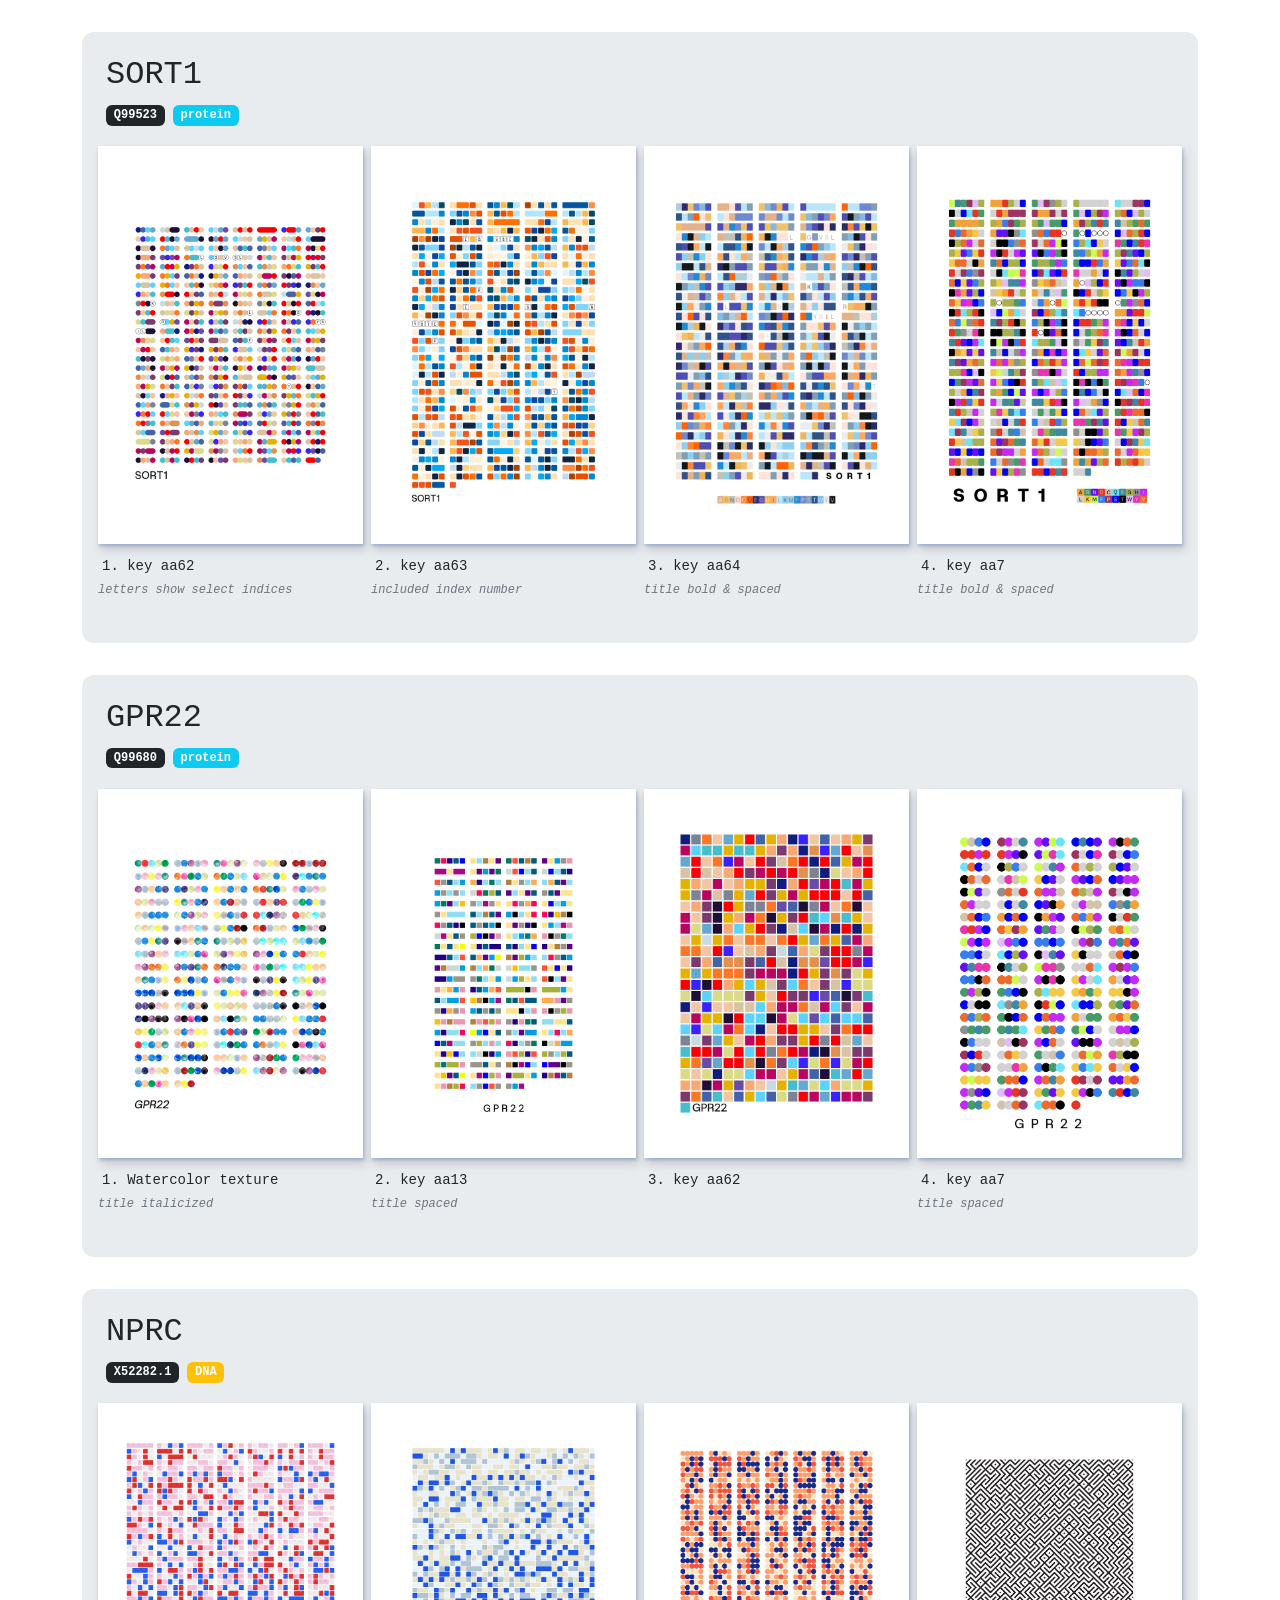
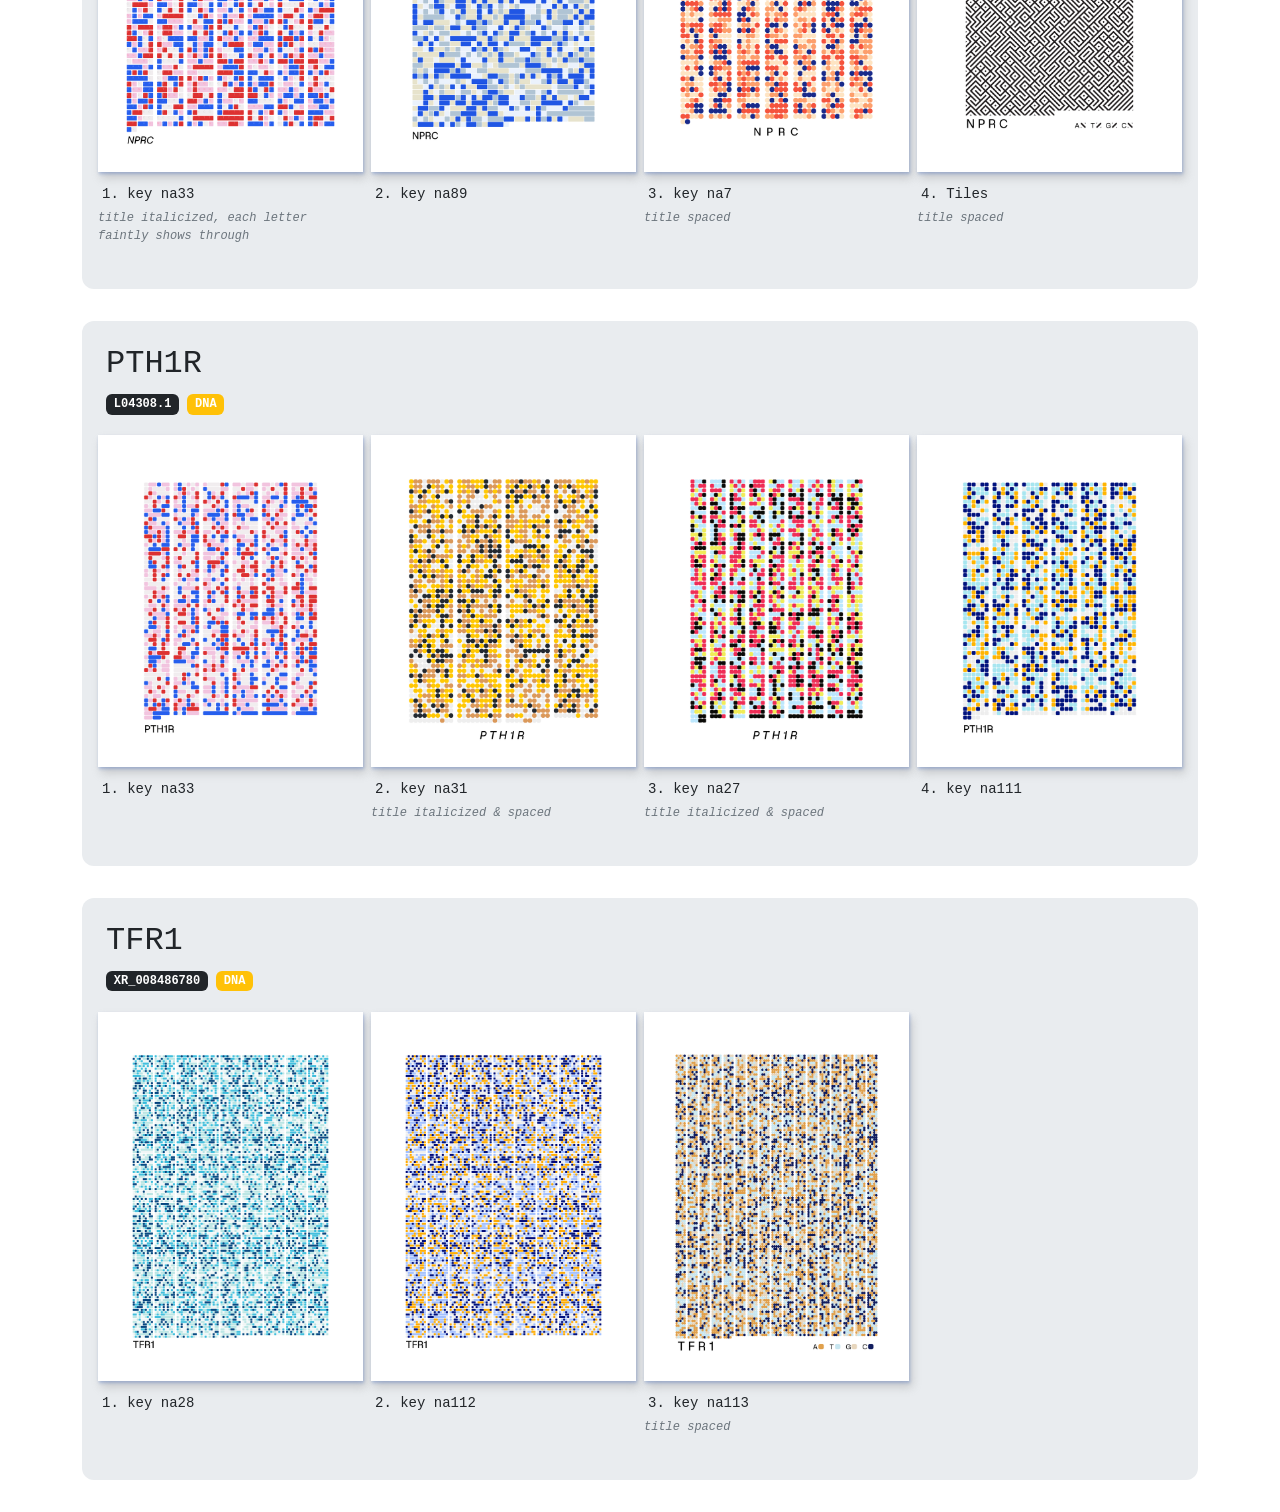
==== index.html @ 53fa2f7a "Rename seq-view.html to index.html" ====
<!DOCTYPE html>
<html lang="en" data-bs-theme="light">
<head>
  <meta charset="UTF-8">
  <title>Sequence Art</title>
  <meta name="viewport" content="width=device-width, initial-scale=1">
  <link href="https://cdn.jsdelivr.net/npm/bootstrap@5.3.3/dist/css/bootstrap.min.css" rel="stylesheet">
  <link href="styles.css" rel="stylesheet">
  <script src="https://cdn.jsdelivr.net/npm/bootstrap@5.3.3/dist/js/bootstrap.bundle.min.js"></script>
</head>
<body class="fullpage">
  <div id="sequence-gallery" class="container"></div>
  <!-- Modal -->
  <div class="modal fade" id="imageModal" tabindex="-1">
    <div class="modal-dialog modal-lg modal-dialog-centered">
      <div class="modal-content">
        <div class="modal-header">
          <button type="button" class="btn-close" data-bs-dismiss="modal"></button>
        </div>
        <div class="modal-body">
          <img id="modalMainImage" src="" class="img mb-3" alt="Large view">
          <div id="modalThumbnails" class="d-flex justify-content-center gap-2 mt-3"></div>
        </div>
      </div>
    </div>
  </div>
<script>
const sequenceData = [

// **** SORT1 ****
  {
    name: "SORT1",
    id: "Q99523",
    type: "protein",
    images: [
      {
        src: "images/SORT1/SORT1_Q99523_1_aa62_thumb.png",
        label: "1. key aa62",
        description: "letters show select indices",
        gallery: [
          "images/SORT1/SORT1_Q99523_1_aa62_thumb.png",
          "images/SORT1/SORT1_Q99523_1_aa62_frame.png",
          "images/SORT1/SORT1_Q99523_1_aa62_crop.jpg"
        ]
      },
      {
        src: "images/SORT1/SORT1_Q99523_2_aa63_thumb.png",
        label: "2. key aa63",
	      description: "included index number",
        gallery: [
          "images/SORT1/SORT1_Q99523_2_aa63_thumb.png",
          "images/SORT1/SORT1_Q99523_2_aa63_frame.png",
          "images/SORT1/SORT1_Q99523_2_aa63_crop.jpg",
			  "images/SORT1/SORT1_Q99523_2_aa63_crop_2.jpg",
        ]
      },
      {
        src: "images/SORT1/SORT1_Q99523_3_aa64_thumb.png",
        label: "3. key aa64",
	      description: "title bold & spaced",
        gallery: [
          "images/SORT1/SORT1_Q99523_3_aa64_thumb.png",
          "images/SORT1/SORT1_Q99523_3_aa64_frame.png",
          "images/SORT1/SORT1_Q99523_3_aa64_crop.jpg",
          "images/SORT1/SORT1_Q99523_3_aa64_crop_2.jpg"
        ]
      },
      {
        src: "images/SORT1/SORT1_Q99523_5_aa7_thumb.png",
        label: "4. key aa7",
	      description: "title bold & spaced",
        gallery: [
          "images/SORT1/SORT1_Q99523_5_aa7_thumb.png",
          "images/SORT1/SORT1_Q99523_5_aa7_frame.png",
          "images/SORT1/SORT1_Q99523_5_aa7_crop.jpg"
        ]
      }
    ]
  },

// **** GPR22 ****
  {
    name: "GPR22",
    id: "Q99680",
    type: "protein",
    images: [
      {
        src: "images/GPR22/GPR22_Q99680_dots_thumb.png",
        label: "1. Watercolor texture",
	      description: "title italicized",
        gallery: [
          "images/GPR22/GPR22_Q99680_dots_thumb.png",
          "images/GPR22/GPR22_Q99680_dots_print.png",
          "images/GPR22/GPR22_Q99680_dots_1_frame.png",
			  "images/GPR22/GPR22_Q99680_dots_crop.jpg"
        ]
      },
      {
        src: "images/GPR22/GPR22_Q99680_aa13_thumb.png",
        label: "2. key aa13",
        description: "title spaced",
        gallery: [
          "images/GPR22/GPR22_Q99680_aa13_thumb.png",
          "images/GPR22/GPR22_Q99680_aa13_print.png",
          "images/GPR22/GPR22_Q99680_aa13_1_framed.png"
        ]
      },
      {
        src: "images/GPR22/GPR22_Q99680_aa62_thumb.png",
        label: "3. key aa62",
        description: "",
        gallery: [
          "images/GPR22/GPR22_Q99680_aa62_thumb.png",
          "images/GPR22/GPR22_Q99680_aa62_print.png",
          "images/GPR22/GPR22_Q99680_aa62_1_frame.png"
        ]
      },
      {
        src: "images/GPR22/GPR22_4_aa7_thumb.png",
        label: "4. key aa7",
        description: "title spaced",
        gallery: [
          "images/GPR22/GPR22_4_aa7_thumb.png",
          "images/GPR22/GPR22_4_aa7_frame.png",
	"images/GPR22/GPR22_4_aa7_crop.jpg"
        ]
      }
    ]
  },

// **** NPRC ****
  {
    name: "NPRC",
    id: "X52282.1",
    type: "DNA",
    images: [
      {
        src: "images/NPRC/NPRC_1_na33_thumb.png",
        label: "1. key na33",
        description: "title italicized, each letter faintly shows through",
        gallery: [
          "images/NPRC/NPRC_1_na33_thumb.png",
          "images/NPRC/NPRC_1_na33_frame.png",
          "images/NPRC/NPRC_1_na33_crop.jpg"
        ]
      },
      {
        src: "images/NPRC/NPRC_2_na89_thumb.png",
        label: "2. key na89",
        description: "",
        gallery: [
          "images/NPRC/NPRC_2_na89_thumb.png",
          "images/NPRC/NPRC_2_na89_frame.png",
          "images/NPRC/NPRC_2_na89_crop.jpg" 
        ]
      },
      {
        src: "images/NPRC/NPRC_3_na7_thumb.png",
        label: "3. key na7",
        	description: "title spaced",
        gallery: [
          "images/NPRC/NPRC_3_na7_thumb.png",
          "images/NPRC/NPRC_3_na7_frame.png",
          "images/NPRC/NPRC_3_na7_crop.jpg"
        ]
      },
      {
        src: "images/NPRC/NPRC_4_tile_thumb.png",
        label: "4. Tiles",
        	description: "title spaced",
        gallery: [
          "images/NPRC/NPRC_4_tile_thumb.png",
          "images/NPRC/NPRC_4_tile_frame.png",
          "images/NPRC/NPRC_4_tile_crop.jpg"
        ]
      }
    ]
  },

// **** PTH1R ****
  {
    name: "PTH1R",
    id: "L04308.1",
    type: "DNA",
    images: [
      {
        src: "images/PTH1R/PTH1R_1_na33_thumb.png",
        label: "1. key na33",
        description: "",
        gallery: [
          "images/PTH1R/PTH1R_1_na33_thumb.png",
          "images/PTH1R/PTH1R_1_na33_frame.png",
          "images/PTH1R/PTH1R_1_na33_crop.jpg"
        ]
      },
      {
        src: "images/PTH1R/PTH1R_2_na31_thumb.png",
        label: "2. key na31",
        description: "title italicized & spaced",
        gallery: [
          "images/PTH1R/PTH1R_2_na31_thumb.png",
          "images/PTH1R/PTH1R_2_na31_frame.png",
          "images/PTH1R/PTH1R_2_na31_crop.jpg" 
        ]
      },
      {
        src: "images/PTH1R/PTH1R_3_na27_thumb.png",
        label: "3. key na27",
        	description: "title italicized & spaced",
        gallery: [
          "images/PTH1R/PTH1R_3_na27_thumb.png",
          "images/PTH1R/PTH1R_3_na27_frame.png",
          "images/PTH1R/PTH1R_3_na27_crop.jpg"
        ]
      },
      {
        src: "images/PTH1R/PTH1R_4_na111_thumb.png",
        label: "4. key na111",
        	description: "",
        gallery: [
          "images/PTH1R/PTH1R_4_na111_thumb.png",
          "images/PTH1R/PTH1R_4_na111_frame.png",
          "images/PTH1R/PTH1R_4_na111_crop.jpg"
        ]
      }
    ]
  },

// **** TFR1 ****
  {
    name: "TFR1",
    id: "XR_008486780",
    type: "DNA",
    images: [
      {
        src: "images/TFR1/TFR1_1_na28_thumb.png",
        label: "1. key na28",
        description: "",
        gallery: [
          "images/TFR1/TFR1_1_na28_thumb.png",
          "images/TFR1/TFR1_1_na28_frame.png",
          "images/TFR1/TFR1_1_na28_crop.jpg"
        ]
      },
      {
        src: "images/TFR1/TFR1_2_na112_thumb.png",
        label: "2. key na112",
        description: "",
        gallery: [
          "images/TFR1/TFR1_2_na112_thumb.png",
          "images/TFR1/TFR1_2_na112_frame.png",
          "images/TFR1/TFR1_2_na112_crop.jpg" 
        ]
      },
      {
        src: "images/TFR1/TFR1_3_na113_thumb.png",
        label: "3. key na113",
        	description: "title spaced",
        gallery: [
          "images/TFR1/TFR1_3_na113_thumb.png",
          "images/TFR1/TFR1_3_na113_frame.png",
          "images/TFR1/TFR1_3_na113_crop.jpg"
        ]
      },
    ]
	}
];




    const container = document.getElementById("sequence-gallery");
    const modalMainImage = document.getElementById("modalMainImage");
    const modalThumbnails = document.getElementById("modalThumbnails");
   
    const typeColorMap = {
    protein: "bg-info",
    DNA: "bg-warning",
    rna: "bg-success",
    unknown: "bg-dark"
    };

    function openModal(imageGroup) {
      modalMainImage.src = imageGroup[0];
      while (modalThumbnails.firstChild) {
        modalThumbnails.removeChild(modalThumbnails.firstChild);
      }

      imageGroup.forEach(img => {
        const thumb = document.createElement("img");
        thumb.src = img;
        thumb.className = "thumbnail-img";
        thumb.onclick = () => {
          modalMainImage.src = img;
        };
        modalThumbnails.appendChild(thumb);
      });

      const modal = new bootstrap.Modal(document.getElementById("imageModal"));
      modal.show();
    }


    sequenceData.forEach(sequence => {
      // Wrapper container for this sequence
      const sequenceWrapper = document.createElement("div");
      sequenceWrapper.className = "sequence-container";

      // Row 1: Header 
      const headerRow = document.createElement("div");
      headerRow.className = "section-header";

      const headerCol = document.createElement("div");
      headerCol.className = "col-12";

      const titleHeader = document.createElement("h2");
      titleHeader.textContent = sequence.name;

      const metaLine = document.createElement("p");
      const idbadge = document.createElement("span");
      idbadge.className = `badge ${typeColorMap[sequence.id] || "bg-dark"}`;
      idbadge.textContent = sequence.id;
      const badge = document.createElement("span");
      badge.className = `badge ms-2 ${typeColorMap[sequence.type] || "bg-secondary"}`;
      badge.textContent = sequence.type;

      metaLine.appendChild(idbadge);
      metaLine.appendChild(badge);
      headerCol.appendChild(titleHeader);
      headerCol.appendChild(metaLine);
      headerRow.appendChild(headerCol);

      // Row 2: Images
      const imageRow = document.createElement("div");
      imageRow.className = "row sequence-row group-box";

      sequence.images.forEach(img => {
        const col = document.createElement("div");
        col.className = "col-6 col-md-3 img-box";

        const imageEl = document.createElement("img");
        imageEl.src = img.src;
        imageEl.alt = `${sequence.name} artwork`;
        imageEl.className = "img-fluid gallery-img";
        imageEl.style.cursor = "pointer";
        imageEl.onclick = () => openModal(img.gallery);

        const labelDiv = document.createElement("div");
        labelDiv.className = "mt-2 p-1 img-text-box small";
        labelDiv.textContent = img.label;

        const descriptionDiv = document.createElement("div");
        descriptionDiv.className = "img-description";
        descriptionDiv.textContent = img.description || ""; // optional fallback

        col.appendChild(imageEl);
        col.appendChild(labelDiv);
        col.appendChild(descriptionDiv);
        imageRow.appendChild(col);
    });

  // Combine and append to container
  sequenceWrapper.appendChild(headerRow);
  sequenceWrapper.appendChild(imageRow);
  container.appendChild(sequenceWrapper);
});
   
      
</script>
</body>
</html>
---- styles.css ----
body {font-family: monospace;}

.sequence-container {
  background-color:var(--bs-secondary-bg);
  margin-top: 2rem;
  margin-bottom: 2rem;
  padding: 1.5rem;
  border-radius: 12px;
}

.section-header {
  text-align: left;
  padding-bottom: 0rem;
}

.group-box {
  text-align: left;
}

.sequence-row {
  margin-top: 0rem;
  //padding: -2rem;
 }

.img-box {
  padding: .25rem;
  //padding-bottom: 0rem;
}

.gallery-img {
  padding-bottom: 0rem;
  //box-shadow: 0 8px 24px rgba(0, 0, 0, 0.2);
  box-shadow: 1px 2px 3px hsl(220deg 50% 50% / 0.333), 
  3px 6px 9px hsl(220deg 0% 50% /   0.333);
}

#modalMainImage {
  max-height: 75vh;
  max-width: 100%;
  height: auto;
  width: auto;
  display: block;
  margin-left: auto;
  margin-right: auto;
  border: solid 1px; 
}

.img-description {
  font-size: 0.75rem;
  color: #6c757d; 
  font-style: italic;
  padding-bottom: 1rem;
 }

.thumbnail-img {
  max-height: 100px;
  cursor: pointer;
  //margin: 0.25rem;
  border: 2px solid transparent;
  border-radius: 3px;
}

.thumbnail-img:hover {
  border-color: #000000;
}
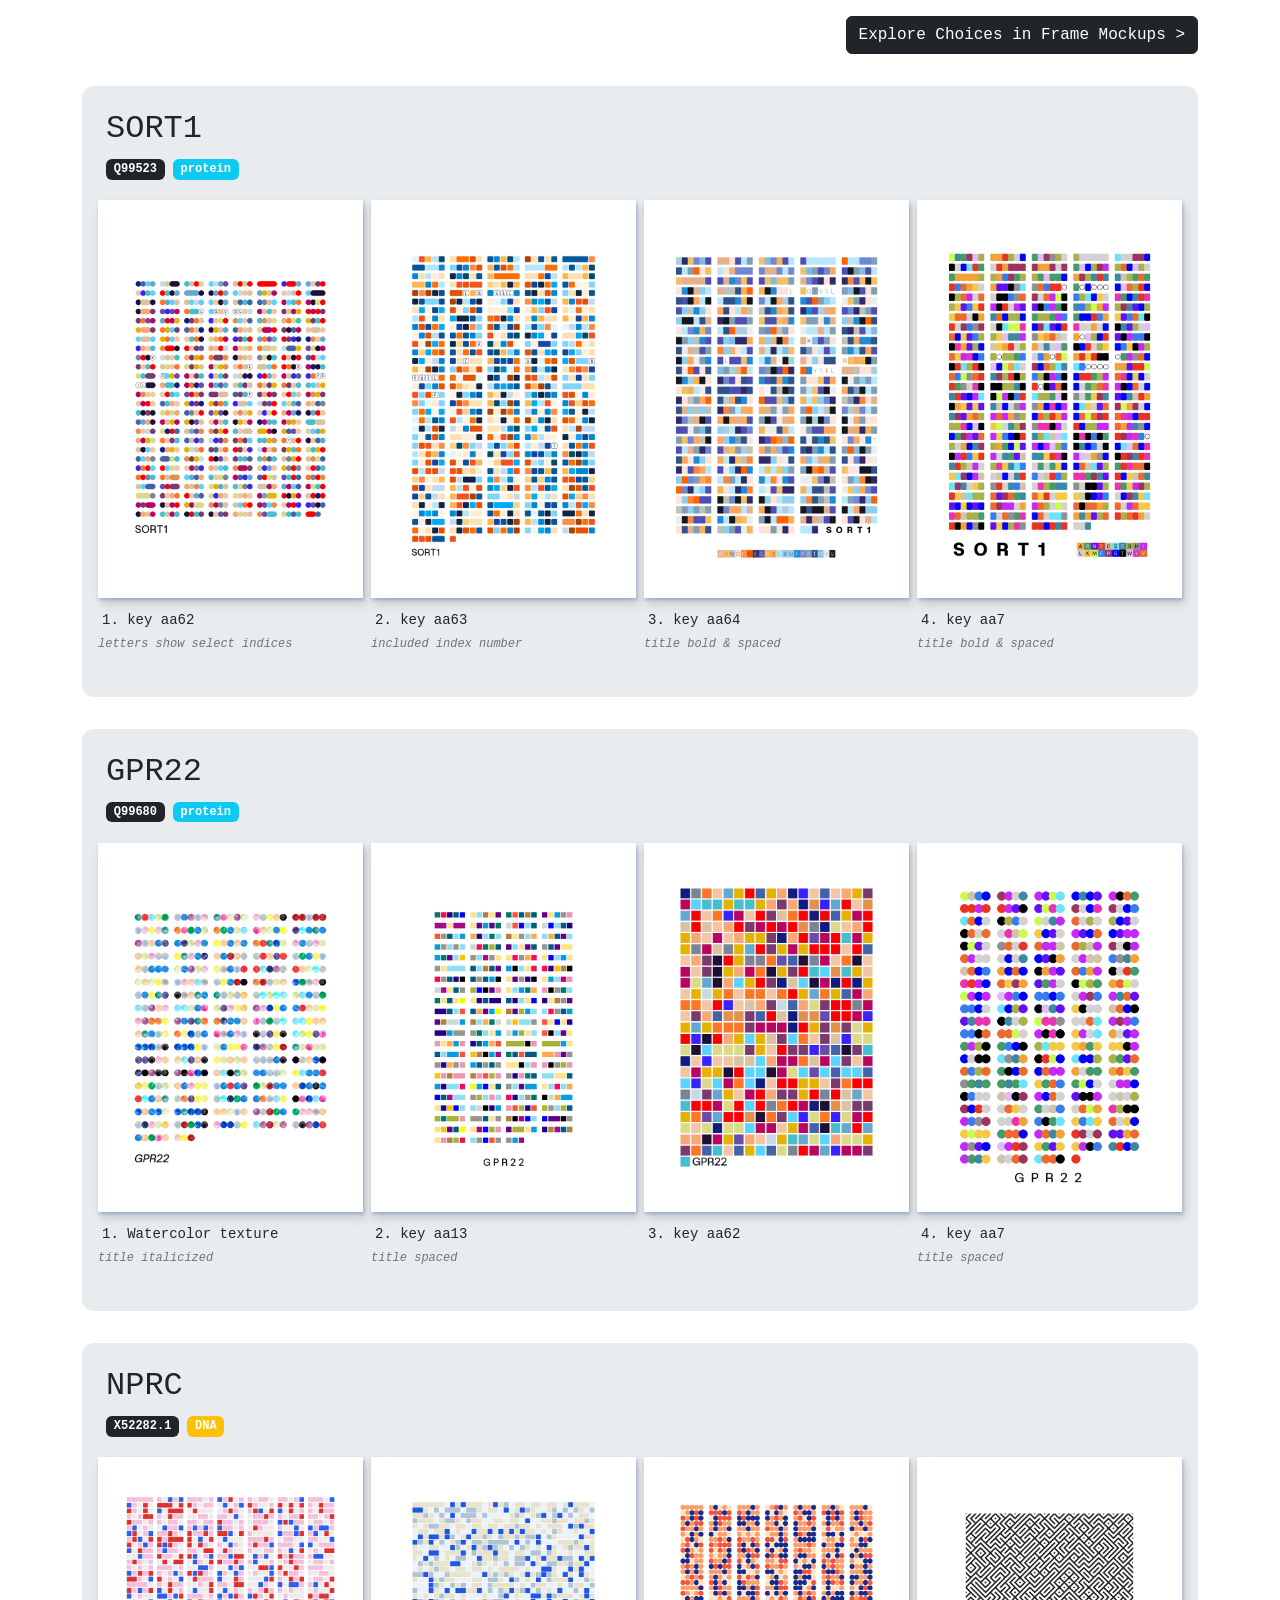
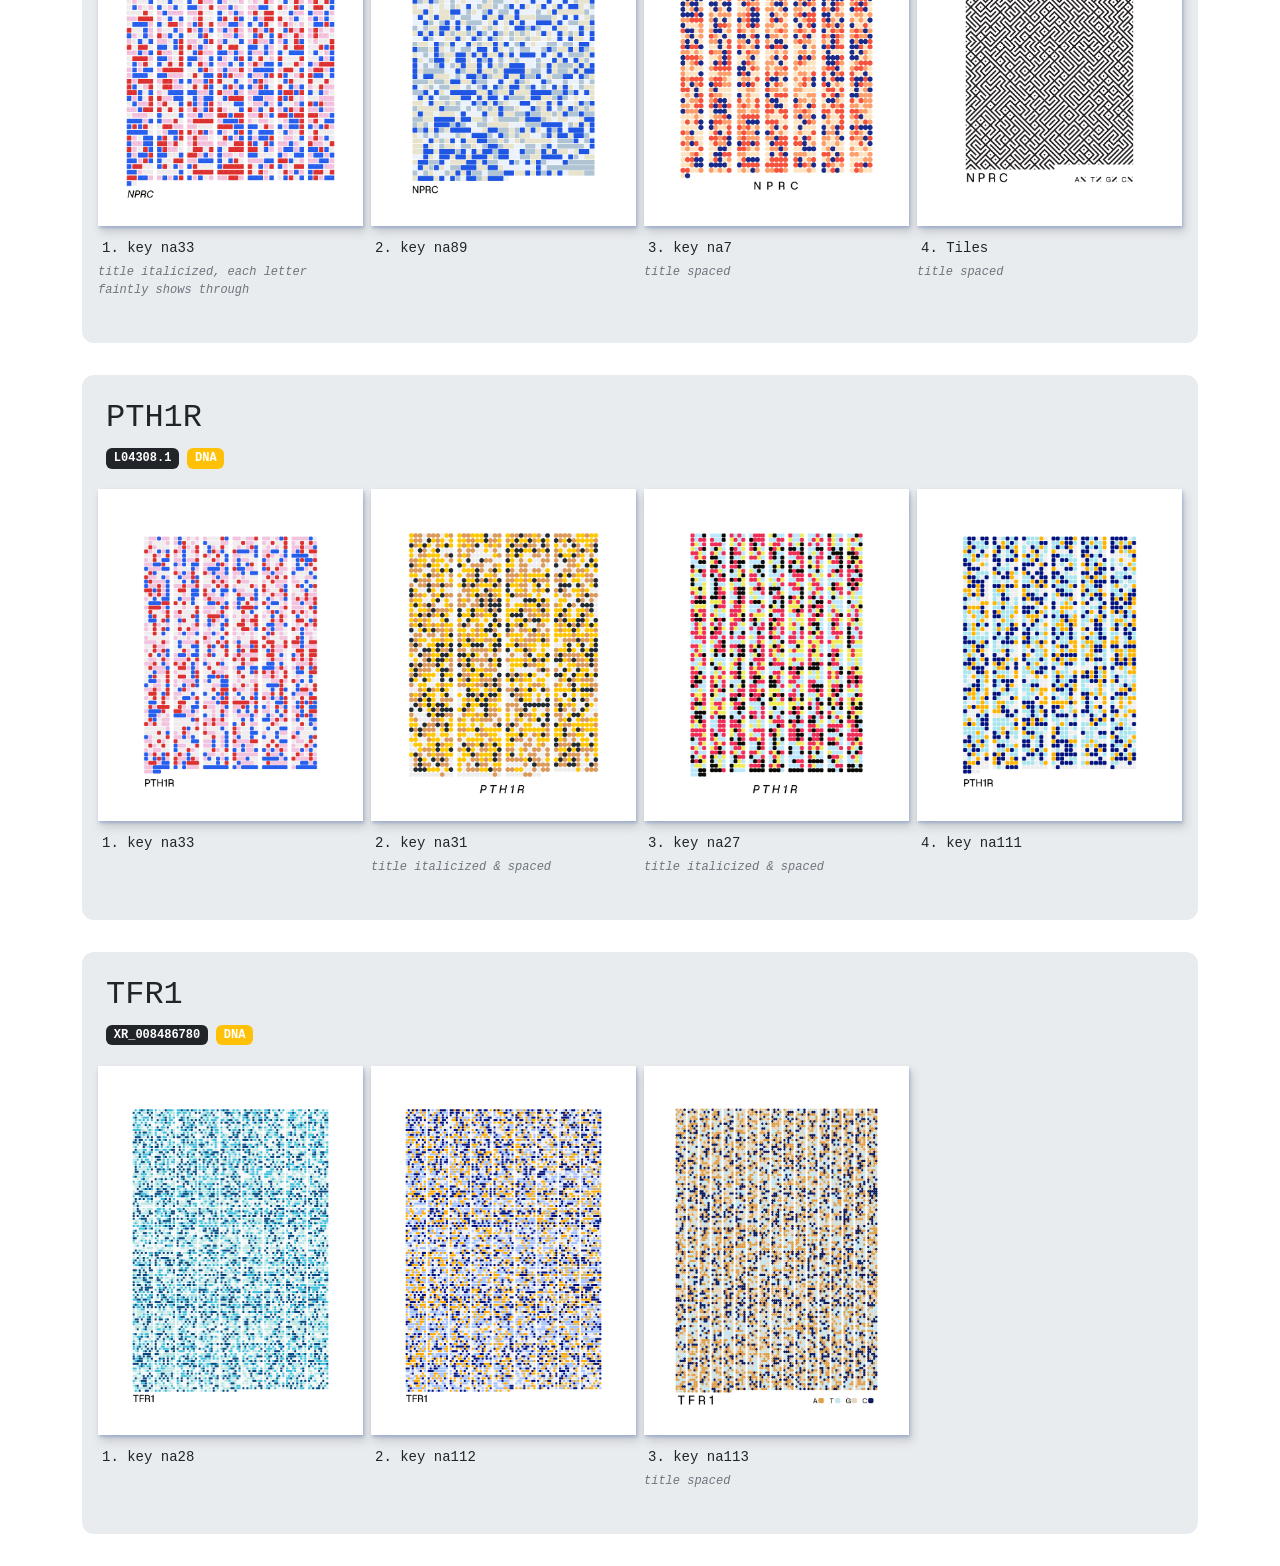
==== commit 48ff53ed: "Update index.html" ====
--- a/index.html
+++ b/index.html
@@ -9,6 +9,12 @@
   <script src="https://cdn.jsdelivr.net/npm/bootstrap@5.3.3/dist/js/bootstrap.bundle.min.js"></script>
 </head>
 <body class="fullpage">
+<div class="container mt-3 d-flex justify-content-end">
+  <button class="btn btn-dark" onclick="window.open('frames_placeholder.html', '_blank')">
+    Explore Choices in Frame Mockups >
+  </button>
+</div>
+	
   <div id="sequence-gallery" class="container"></div>
   <!-- Modal -->
   <div class="modal fade" id="imageModal" tabindex="-1">
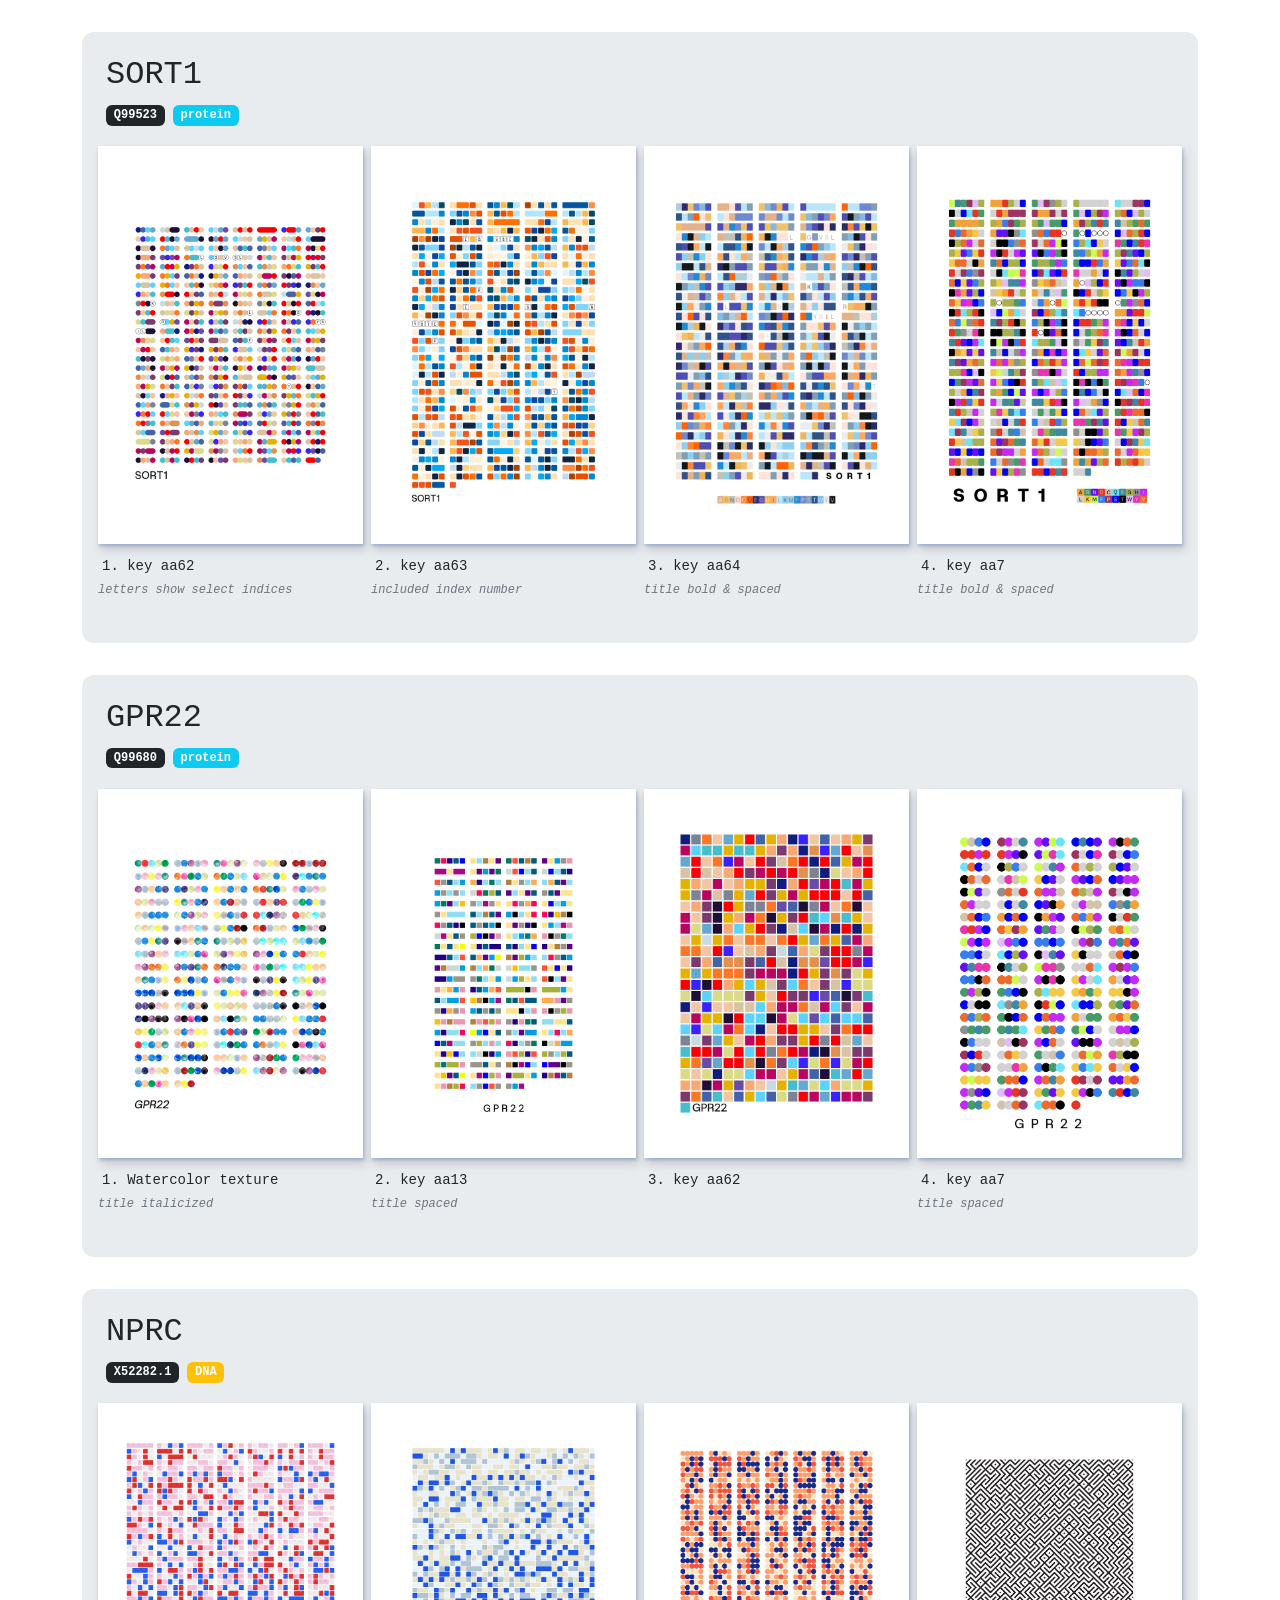
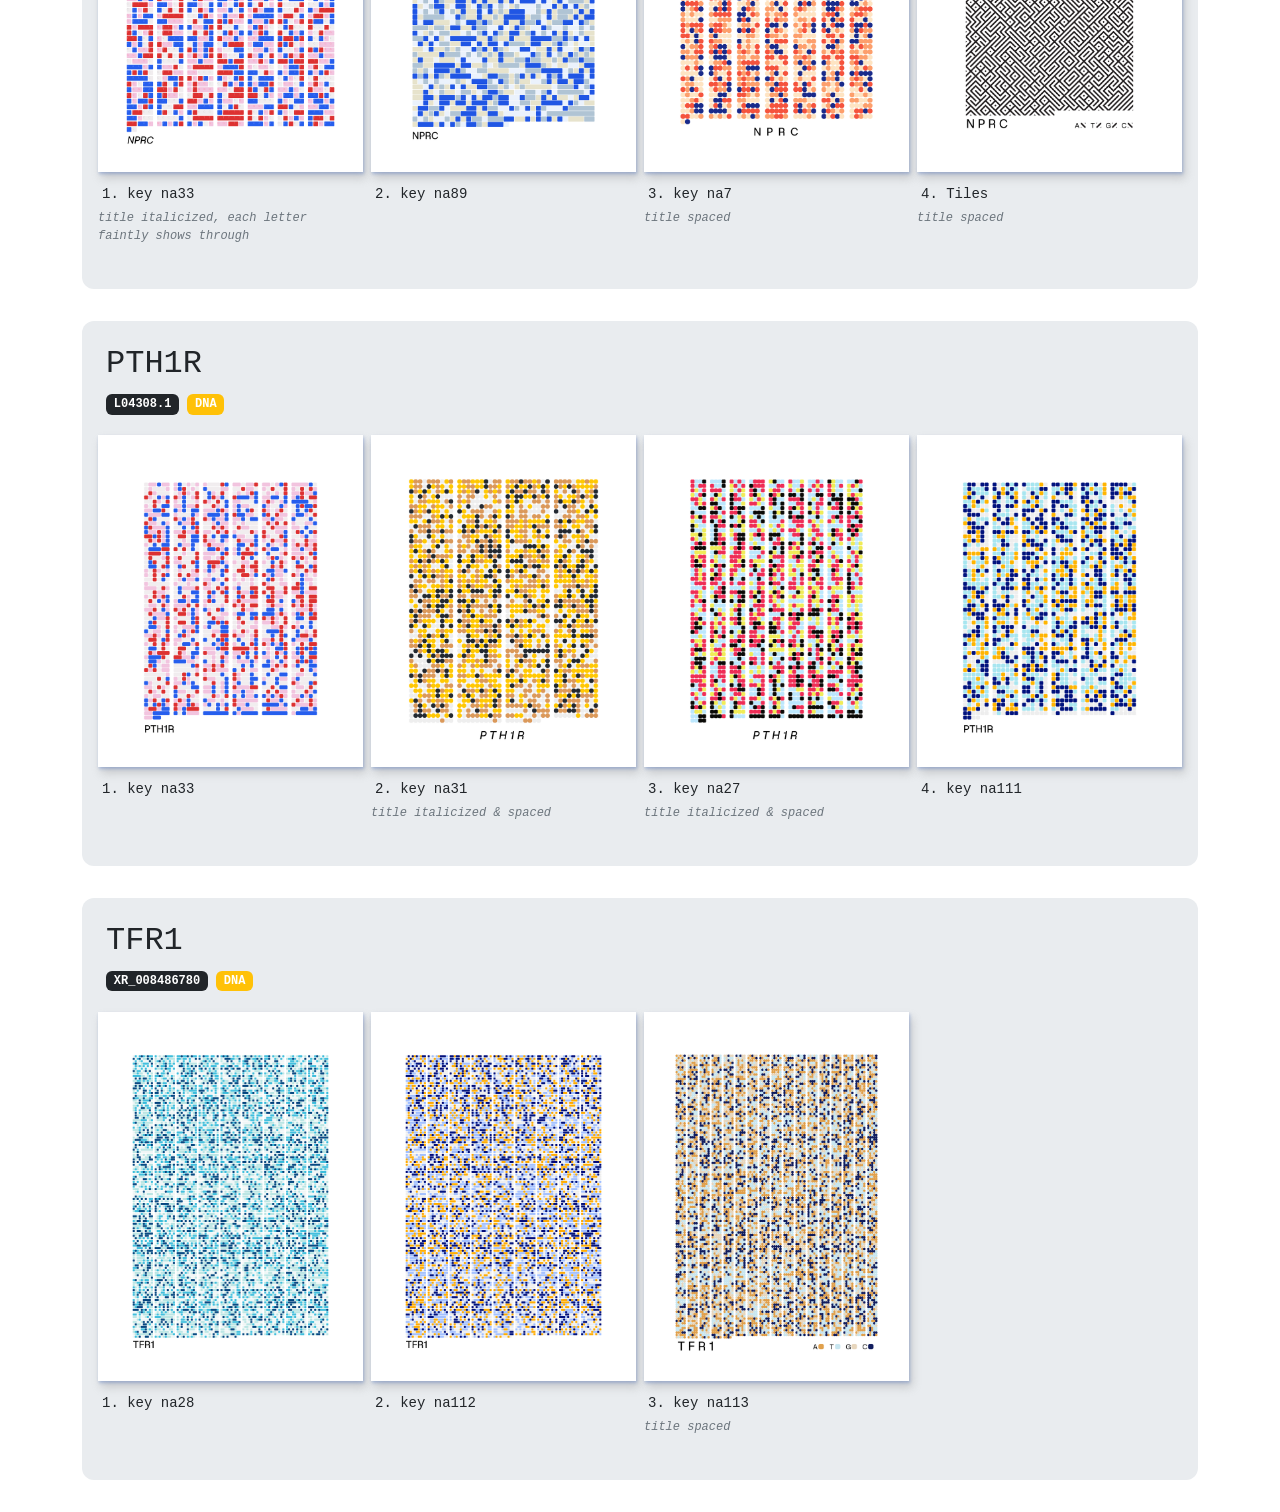
==== commit 6df3ad47: "Update index.html" ====
--- a/index.html
+++ b/index.html
@@ -9,11 +9,7 @@
   <script src="https://cdn.jsdelivr.net/npm/bootstrap@5.3.3/dist/js/bootstrap.bundle.min.js"></script>
 </head>
 <body class="fullpage">
-<div class="container mt-3 d-flex justify-content-end">
-  <button class="btn btn-dark" onclick="window.open('frames_placeholder.html', '_blank')">
-    Explore Choices in Frame Mockups >
-  </button>
-</div>
+
 	
   <div id="sequence-gallery" class="container"></div>
   <!-- Modal -->
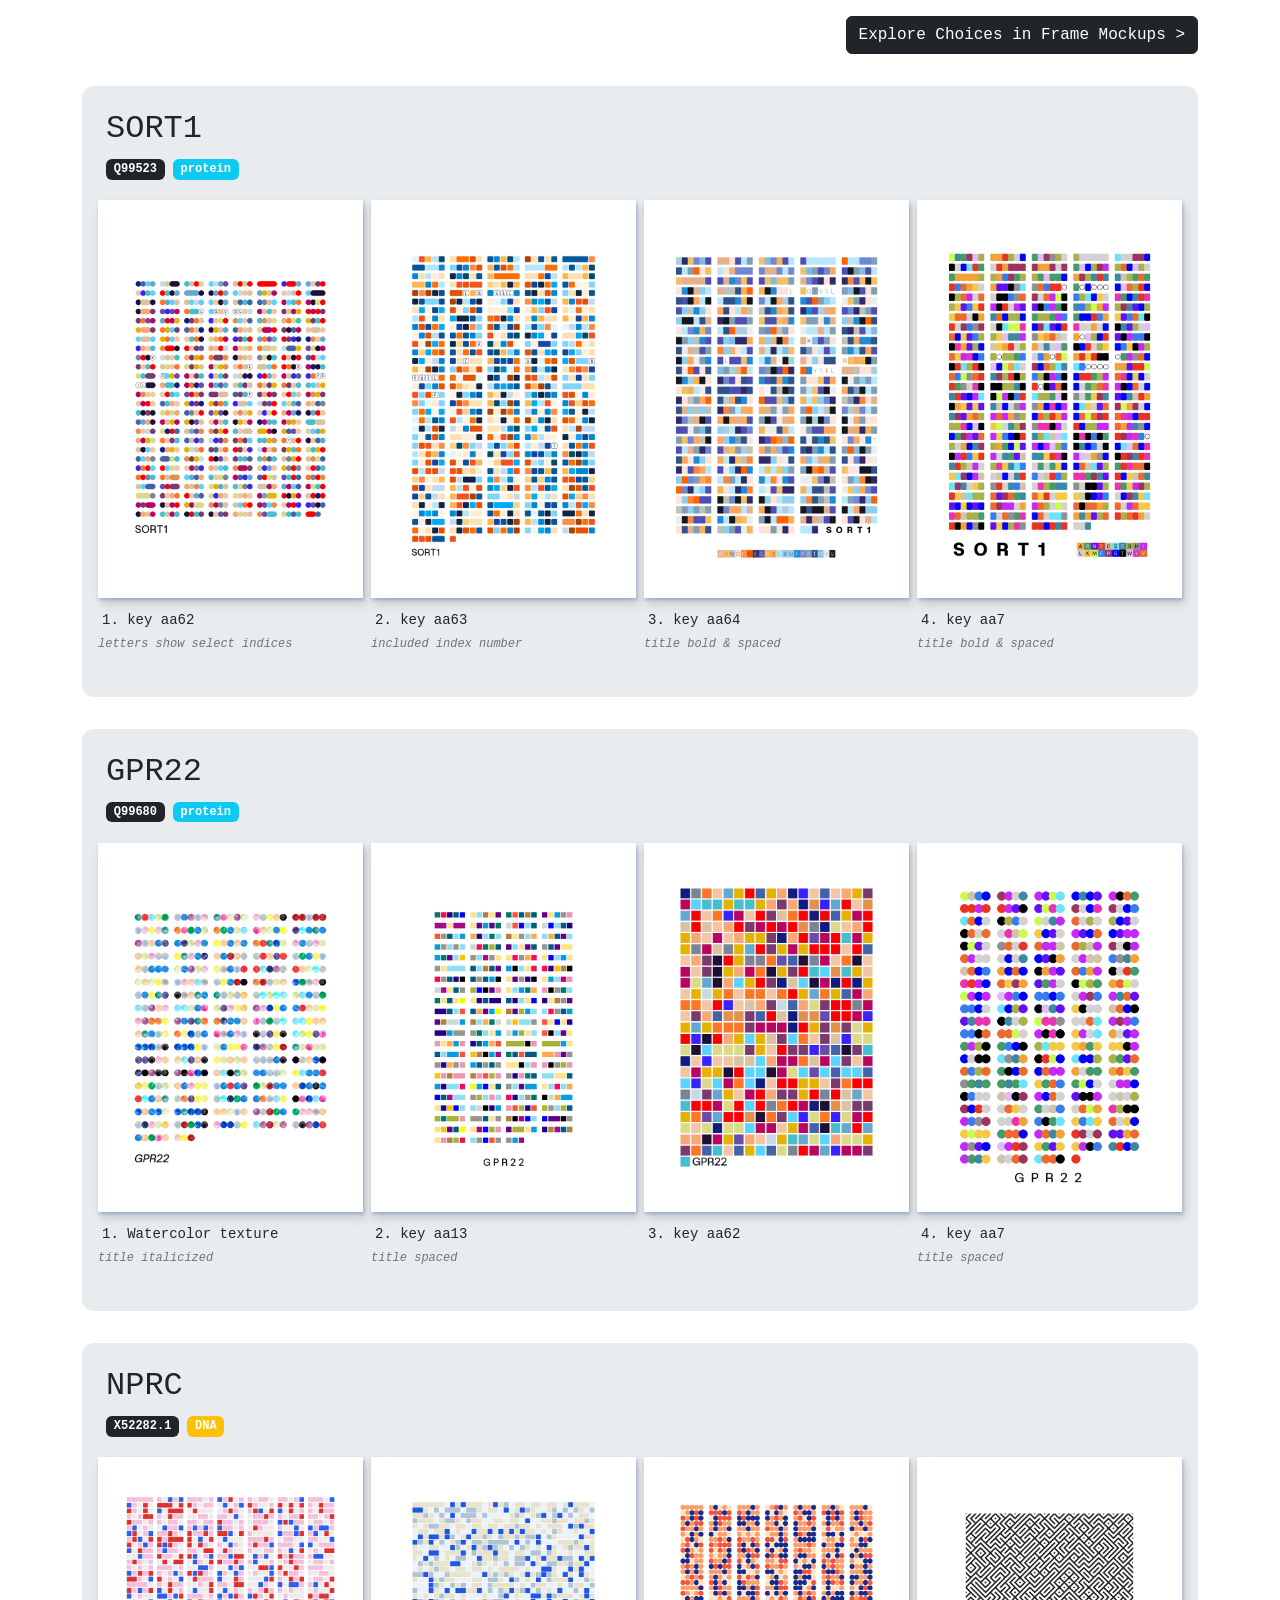
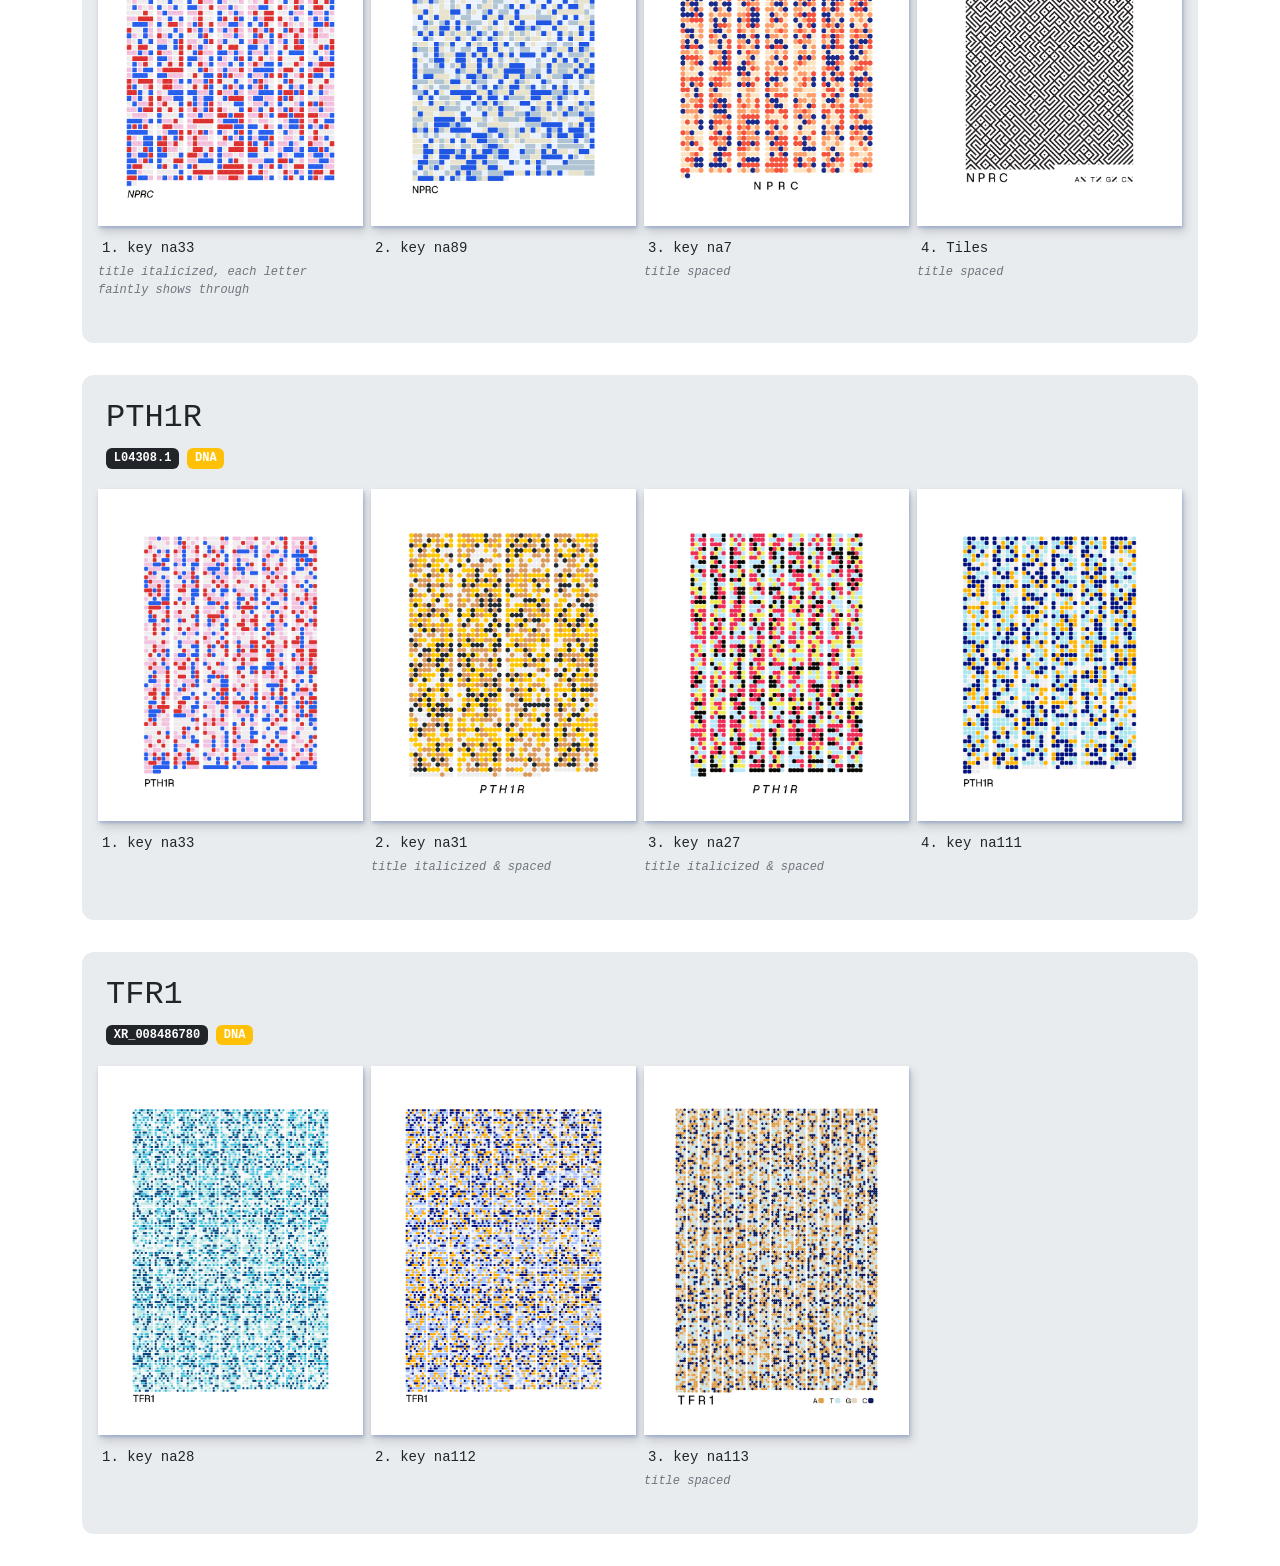
==== commit fa3261b8: "Update index.html" ====
--- a/index.html
+++ b/index.html
@@ -9,7 +9,12 @@
   <script src="https://cdn.jsdelivr.net/npm/bootstrap@5.3.3/dist/js/bootstrap.bundle.min.js"></script>
 </head>
 <body class="fullpage">
-
+	
+  <div class="container mt-3 d-flex justify-content-end">
+    <button class="btn btn-dark" onclick="window.open('frames-placeholder.html', '_blank')">
+      Explore Choices in Frame Mockups >
+    </button>
+  </div>
 	
   <div id="sequence-gallery" class="container"></div>
   <!-- Modal -->
